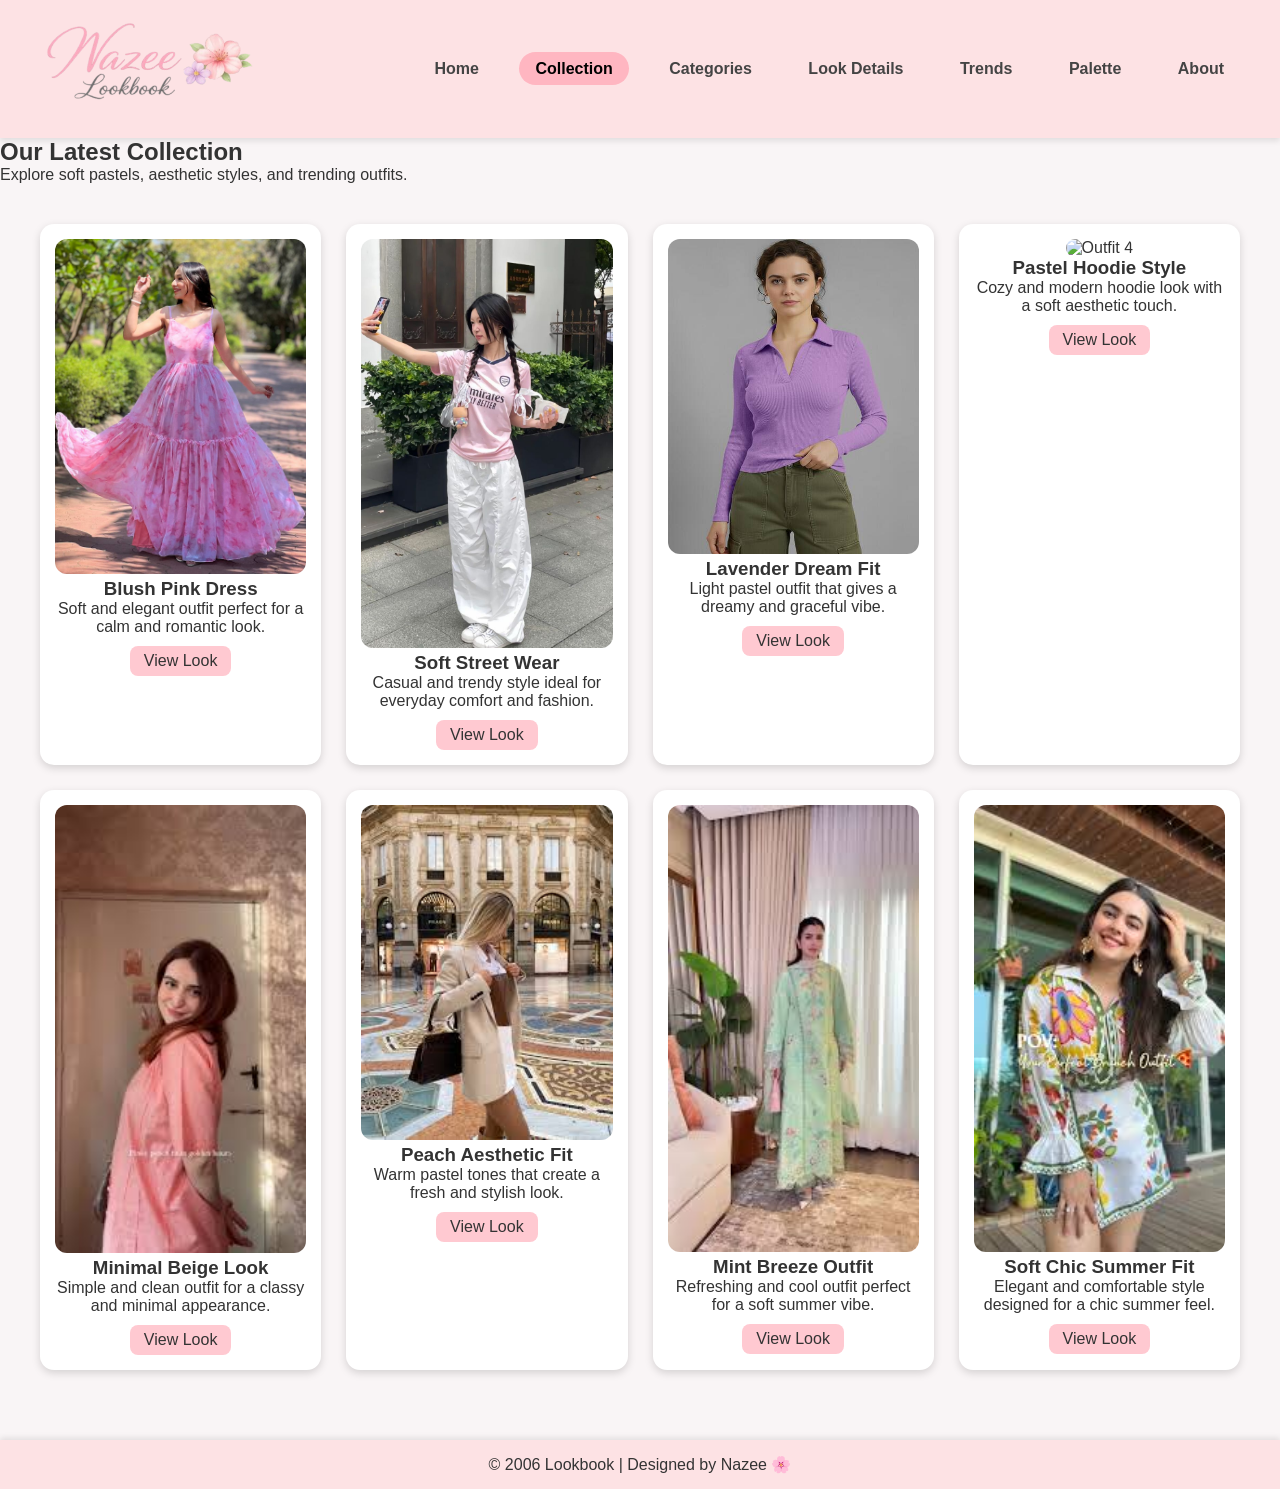
==== collection.html @ fa966180 "Add files via upload Initial upload of fashion look_book project" ====
<!DOCTYPE html>
<html lang="en">
<head>
    <meta charset="UTF-8" />
    <meta name="viewport" content="width=device-width, initial-scale=1.0" />
    <title>Fashion Lookbook | Collection</title>
    <link rel="stylesheet" href="style.css">
</head>

<body>

    <!-- Navigation -->
    <header class="navbar">
        <img src="logo.png" alt="Logo" class="logo-img">

        <nav>
            <a href="index.html">Home</a>
            <a href="collection.html" class="active">Collection</a>
            <a href="categories.html">Categories</a>
            <a href="look-details.html">Look Details</a>
            <a href="trends.html">Trends</a>
            <a href="palette.html">Palette</a>
            <a href="about.html">About</a>
        </nav>
    </header>

    <!-- Page Title -->
    <section class="page-header">
        <h2>Our Latest Collection</h2>
        <p>Explore soft pastels, aesthetic styles, and trending outfits.</p>
    </section>

    <!-- Collection Grid -->
    <section class="collection-grid">
        
        <div class="collection-card">
            <img src="dress4.jpg" alt="Outfit 1">
            <h3>Blush Pink Dress</h3>
            <p>Soft and elegant outfit perfect for a calm and romantic look.</p>
            <a href="look-details.html" class="btn-small">View Look</a>
        </div>

        <div class="collection-card">
            <img src="dress5.jpg" alt="Outfit 2">
            <h3>Soft Street Wear</h3>
             <p>Casual and trendy style ideal for everyday comfort and fashion.</p>
            <a href="look-details.html" class="btn-small">View Look</a>
        </div>

        <div class="collection-card">
            <img src="dress6.jpg" alt="Outfit 3">
            <h3>Lavender Dream Fit</h3>
             <p>Light pastel outfit that gives a dreamy and graceful vibe.</p>
            <a href="look-details.html" class="btn-small">View Look</a>
        </div>

        <div class="collection-card">
            <img src="dress7.jpg" alt="Outfit 4">
            <h3>Pastel Hoodie Style</h3>
             <p>Cozy and modern hoodie look with a soft aesthetic touch.</p>
            <a href="look-details.html" class="btn-small">View Look</a>
        </div>

             <div class="collection-card"> 
            <img src="dress8.jpg" alt="Outfit 5">
            <h3>Minimal Beige Look</h3>   
             <p>Simple and clean outfit for a classy and minimal appearance.</p>
             <a href="look-details.html" class="btn-small">View Look</a>
        </div>

              <div class="collection-card"> 
            <img src="dress9.jpg" alt="Outfit 6">
            <h3>Peach Aesthetic Fit</h3>  
             <p>Warm pastel tones that create a fresh and stylish look.</p> 
             <a href="look-details.html" class="btn-small">View Look</a>
        </div>
 
       
              <div class="collection-card"> 
            <img src="dress28.jpg" alt="Outfit 7">
            <h3>Mint Breeze Outfit</h3>   
             <p>Refreshing and cool outfit perfect for a soft summer vibe.</p>
             <a href="look-details.html" class="btn-small">View Look</a>
        </div>
 
       

         <div class="collection-card"> 
            <img src="dress29.jpg" alt="Outfit 8">
            <h3>Soft Chic Summer Fit</h3>   
             <p>Elegant and comfortable style designed for a chic summer feel.</p>
             <a href="look-details.html" class="btn-small">View Look</a>
        </div>

            </section>

    <!-- Footer -->
    <footer class="footer">
        © 2006 Lookbook | Designed by Nazee 🌸
    </footer>

</body>
</html>
---- style.css ----
/* -------------------- */
/* BASIC RESET */
/* -------------------- */
* {
    margin: 0;
    padding: 0;
    box-sizing: border-box;
    font-family: "Poppins", sans-serif;
}

body {
    background: #F9F5F6;
    color: #333;
}

/* -------------------- */
/* NAVBAR */
/* -------------------- */
.navbar {
    background: #FDE2E4;
    padding: 15px 40px;
    display: flex;
    justify-content: space-between;
    align-items: center;
    box-shadow: 0 3px 6px rgba(0,0,0,0.1);
}

.logo {
    font-size: 28px;
    font-weight: 700;
    color: #C86B85;
}

.navbar nav a {
    margin-left: 20px;
    text-decoration: none;
    color: #444;
    font-weight: 600;
    padding: 8px 16px;
    border-radius: 20px;
    transition: 0.3s;
    position: relative;
}

/* Hover effect */
.navbar nav a:hover {
    background: #FFC9D1;
    color: #000;
    box-shadow: 0 2px 8px rgba(0,0,0,0.15);
}

/* Active page */
.navbar nav a.active {
    background: #FFB6C1;
    color: #000;
}

/* Underline animation */
.navbar nav a::after {
    content: "";
    position: absolute;
    width: 0%;
    height: 2px;
    background: #C86B85;
    left: 0;
    bottom: -5px;
    transition: 0.3s;
}

.navbar nav a:hover::after {
    width: 100%;
}
/* -------------------- */
/* HERO SECTION */
/* -------------------- */
.hero {
    height: 75vh;
    background: url("dress27.jpg") center/cover no-repeat;
    display: flex;
    justify-content: center;
    align-items: center;
    text-align: center;
}
.hero-text h2 {
    font-size: 45px;
    color: #fff;
    text-shadow: 0 2px 4px rgba(0,0,0,0.3);
}

.hero-text p {
    font-size: 18px;
    color: #fff;
    margin: 10px 0 20px;
}

.btn {
    background: #FFC9D1;
    padding: 10px 20px;
    color: #000;
    border-radius: 10px;
    text-decoration: none;
    font-weight: 600;
}

.btn:hover {
    background: #FCD5CE;
}

/* Small button */
.btn-small {
    display: inline-block;
    background: #FFC9D1;
    padding: 6px 14px;
    border-radius: 8px;
    margin-top: 10px;
    text-decoration: none;
    color: #333;
}

/* -------------------- */
/* HIGHLIGHTS */
/* -------------------- */
.highlights {
    padding: 50px;
    text-align: center;
}

.sec-title {
    font-size: 30px;
    margin-bottom: 30px;
    color: #C86B85;
    font-weight: 700;
}

.highlight-grid {
    display: grid;
    grid-template-columns: repeat(auto-fit, minmax(260px, 1fr));
    gap: 25px;
}

.card {
    background: #fff;
    border-radius: 14px;
    padding: 15px;
    box-shadow: 0 3px 6px rgba(0,0,0,0.1);
}

.category-card img {
    width: 100%;
    height: 250px;          /* same height for all */
    object-fit: cover;      /* crop nicely */
    border-radius: 14px;
    box-shadow: 0 3px 6px rgba(0,0,0,0.1);
}
.card h3 {
    margin-top: 10px;
}
.category-card {
    text-align: center;
}

/* -------------------- */
/* COLLECTION GRID */
/* -------------------- */
.collection-grid {
    padding: 40px;
    display: grid;
    grid-template-columns: repeat(auto-fit, minmax(250px, 1fr));
    gap: 25px;
}

.collection-card {
    background: white;
    border-radius: 14px;
    padding: 15px;
    box-shadow: 0 3px 8px rgba(0,0,0,0.15);
    text-align: center;
}

.collection-card img {
    width: 100%;
    border-radius: 12px;
}

/* -------------------- */
/* CATEGORY PAGE */
/* -------------------- */
.category-buttons {
    text-align: center;
    margin: 20px 0;
}

.cat-btn {
    padding: 10px 18px;
    margin: 8px;
    background: #FFC9D1;
    border: none;
    border-radius: 10px;
    cursor: pointer;
    font-weight: 600;
}

.cat-btn:hover {
    background: #FDE2E4;
}

.category-grid {
    padding: 40px;
    display: grid;
    grid-template-columns: repeat(auto-fit, minmax(260px, 1fr));
    gap: 25px;
}

.category-card img {
    width: 100%;
    border-radius: 14px;
    box-shadow: 0 3px 6px rgba(0,0,0,0.1);
}

.category-card {
    text-align: center;
}

/* -------------------- */
/* LOOK DETAILS */
/* -------------------- */
.look-details {
    padding: 40px;
    display: flex;
    gap: 40px;
    flex-wrap: wrap;
}

.look-img img {
    width: 350px;
    border-radius: 14px;
    box-shadow: 0 4px 8px rgba(0,0,0,0.15);
}

.look-info {
    flex: 1;
}

.color-options {
    display: flex;
    gap: 15px;
    margin: 10px 0 20px;
}

.color-circle {
    width: 30px;
    height: 30px;
    border-radius: 50%;
    display: block;
    border: 2px solid #fff;
    box-shadow: 0 2px 4px rgba(0,0,0,0.2);
}

.details-list li {
    margin-bottom: 8px;
}

/* -------------------- */
/* SLIDER */
/* -------------------- */
.slider-container {
    width: 90%;
    margin: auto;
    position: relative;
}

.slider {
    display: flex;
    overflow: hidden;
}

.slide {
    width: 100%;
    display: none;
    border-radius: 12px;
}

.slide.active {
    display: block;
}

.slide-btn {
    position: absolute;
    top: 40%;
    background: #FFC9D1;
    border: none;
    font-size: 25px;
    padding: 10px 14px;
    border-radius: 50%;
    cursor: pointer;
}

.left {
    left: 10px;
}
.right {
    right: 10px;
}

/* -------------------- */
/* PALETTE */
/* -------------------- */
.palette-section {
    padding: 40px;
    display: flex;
    gap: 25px;
    justify-content: center;
    flex-wrap: wrap;
}

.palette-card {
    text-align: center;
}

.color-box {
    width: 120px;
    height: 120px;
    border-radius: 14px;
    box-shadow: 0 3px 6px rgba(0,0,0,0.15);
}

/* -------------------- */
/* ABOUT PAGE */
/* -------------------- */
.about-section,
.contact-section {
    padding: 40px;
    text-align: center;
}

.about-text {
    max-width: 700px;
    margin: auto;
    margin-bottom: 20px;
    font-size: 17px;
}

.contact-form {
    max-width: 450px;
    margin: auto;
    display: flex;
    flex-direction: column;
    gap: 15px;
}

.contact-form input,
.contact-form textarea {
    padding: 12px;
    border-radius: 10px;
    border: 1px solid #FFC9D1;
}

/* -------------------- */
/* FOOTER */
/* -------------------- */
.footer {
    text-align: center;
    padding: 15px;
    background: #FDE2E4;
    margin-top: 30px;
    box-shadow: 0 -2px 6px rgba(0,0,0,0.1);
}


/* -------- FIX: PALETTE ALIGNMENT -------- */

.palette-card {
    display: flex;
    flex-direction: column;
    align-items: center;
    gap: 8px;
}

/* Color name text */
.palette-card p {
    font-size: 14px;
    font-weight: 500;
}

/* Optional: slightly better pink */
.pink { background: #ff69b4; color: white; }
.lavender { background: #e6e6fa; }
.peach { background: #ffdab9; }
.mint { background: #98ff98; }
.cream { background: #fffdd0; }
/* New Colors */
.blue { background: #add8e6; }      /* Baby Blue */
.lilac { background: #d8bfd8; }     /* Light Lilac */

.logo-img {
  width: 220px;
  height: auto;
}

.logo {
  display: flex;
  align-items: center;
}

/* Existing code above... */

/* --- FINAL ADDITIONS --- */

.card p {
    margin-top: 5px;
    font-size: 14px;
}

.card:hover {
    transform: translateY(-5px);
    transition: 0.3s;
}
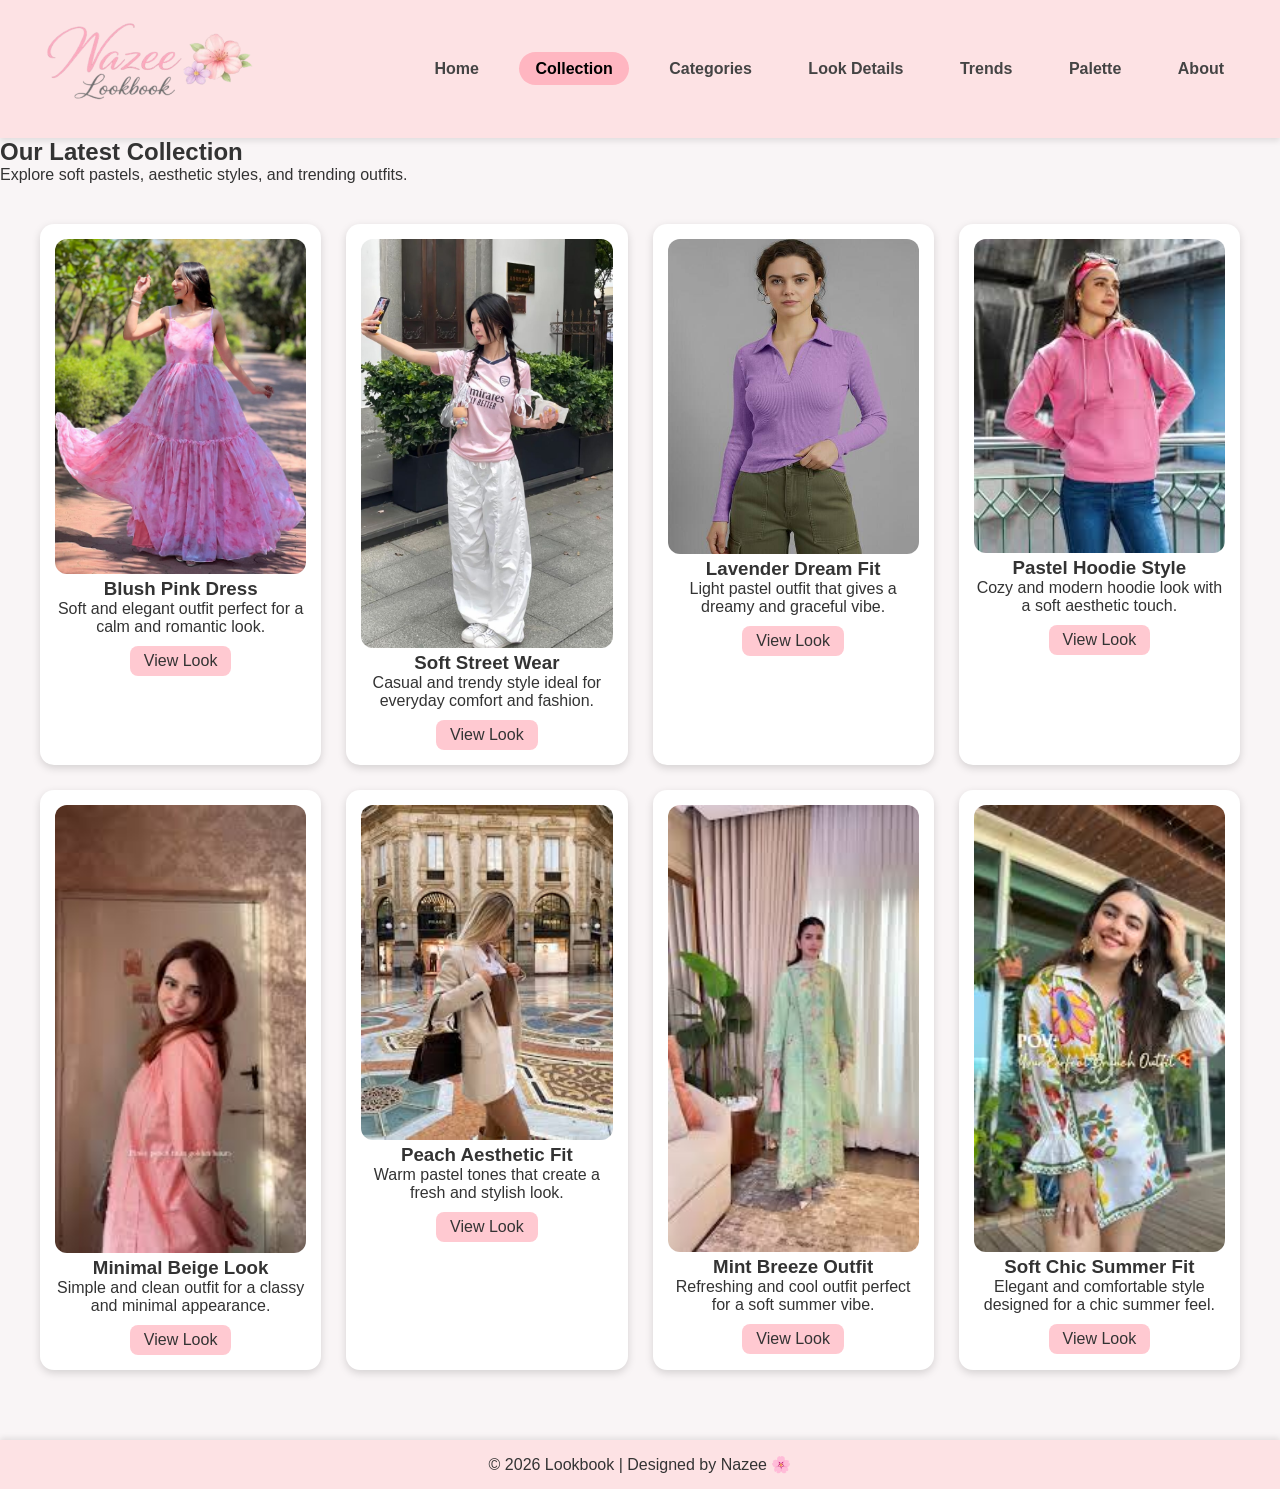
==== commit c2229ccb: "Fix footer year in collection.html Updated footer year from 2006 to 2026." ====
--- a/collection.html
+++ b/collection.html
@@ -96,8 +96,8 @@
 
     <!-- Footer -->
     <footer class="footer">
-        © 2006 Lookbook | Designed by Nazee 🌸
+        © 2026 Lookbook | Designed by Nazee 🌸
     </footer>
 
 </body>
-</html>+</html>
